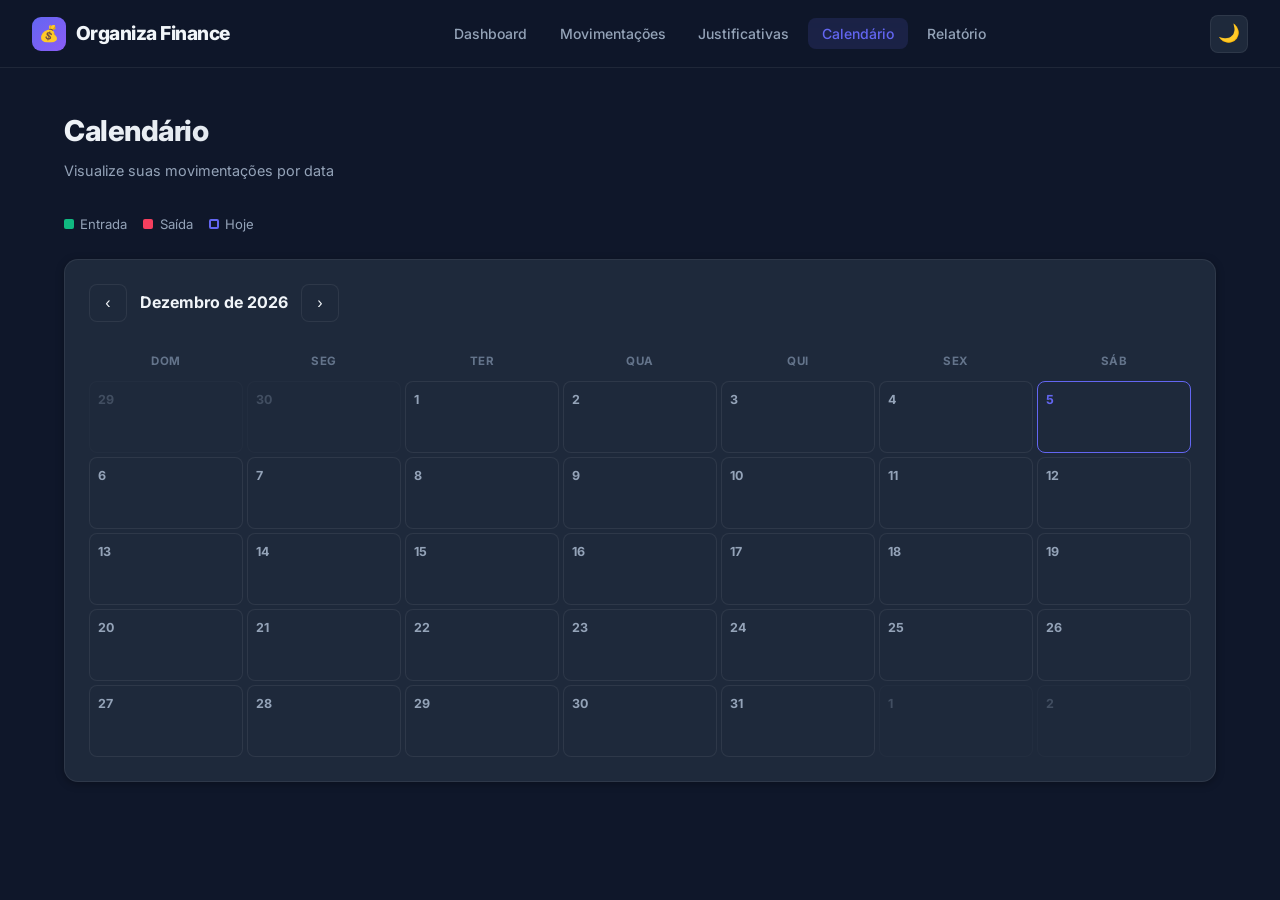
==== html/calendario.html @ 8c9815ae "primeira versão" ====
<!DOCTYPE html>
<html lang="pt-BR">

<head>
    <meta charset="UTF-8" />
    <meta name="viewport" content="width=device-width, initial-scale=1.0" />
    <title>Calendário – Organiza Finance</title>
    <meta name="description" content="Visualize suas movimentações financeiras em um calendário mensal." />
    <link rel="stylesheet" href="../css/style.css" />
</head>

<body>

    <!-- ── Navegação ── -->
    <nav class="navbar">
        <a href="../index.html" class="navbar-brand">
            <div class="brand-icon">💰</div>
            <span>Organiza Finance</span>
        </a>
        <ul class="navbar-nav">
            <li><a href="../index.html" class="nav-link">Dashboard</a></li>
            <li><a href="movimentacoes.html" class="nav-link">Movimentações</a></li>
            <li><a href="justificativas.html" class="nav-link">Justificativas</a></li>
            <li><a href="calendario.html" class="nav-link">Calendário</a></li>
            <li><a href="relatorio.html" class="nav-link">Relatório</a></li>
        </ul>
        <button class="theme-toggle" onclick="toggleTheme()" title="Alternar tema">
            <span id="theme-icon">🌙</span>
        </button>
    </nav>

    <main class="page-wrapper">

        <div class="page-header">
            <h1>Calendário</h1>
            <p>Visualize suas movimentações por data</p>
        </div>

        <!-- Legenda -->
        <div style="display:flex; gap:1rem; margin-bottom:1.5rem; flex-wrap:wrap;">
            <div style="display:flex; align-items:center; gap:0.4rem; font-size:0.82rem; color:var(--text-secondary);">
                <span
                    style="display:inline-block; width:10px; height:10px; background:var(--income); border-radius:2px;"></span>
                Entrada
            </div>
            <div style="display:flex; align-items:center; gap:0.4rem; font-size:0.82rem; color:var(--text-secondary);">
                <span
                    style="display:inline-block; width:10px; height:10px; background:var(--expense); border-radius:2px;"></span>
                Saída
            </div>
            <div style="display:flex; align-items:center; gap:0.4rem; font-size:0.82rem; color:var(--text-secondary);">
                <span
                    style="display:inline-block; width:10px; height:10px; border:2px solid var(--accent); border-radius:2px;"></span>
                Hoje
            </div>
        </div>

        <!-- Calendário -->
        <div class="card">
            <!-- Navegação do mês -->
            <div class="cal-header">
                <div class="cal-nav">
                    <button id="btn-cal-anterior" class="cal-nav-btn">‹</button>
                    <div id="cal-titulo" class="cal-title">–</div>
                    <button id="btn-cal-proximo" class="cal-nav-btn">›</button>
                </div>
            </div>

            <!-- Nomes dos dias da semana -->
            <div class="cal-days-header">
                <div class="cal-day-name">Dom</div>
                <div class="cal-day-name">Seg</div>
                <div class="cal-day-name">Ter</div>
                <div class="cal-day-name">Qua</div>
                <div class="cal-day-name">Qui</div>
                <div class="cal-day-name">Sex</div>
                <div class="cal-day-name">Sáb</div>
            </div>

            <!-- Grade de dias -->
            <div id="cal-grid" class="cal-grid">
                <!-- preenchido pelo JS -->
            </div>
        </div>

    </main>

    <script src="../js/script.js"></script>
</body>

</html>
---- css/style.css ----
/* ============================================================
   ORGANIZA FINANCE – style.css
   Design: dark theme, cards, glassmorphism, responsive
   ============================================================ */

@import url('https://fonts.googleapis.com/css2?family=Inter:wght@300;400;500;600;700;800&display=swap');

/* ── CSS Variables ── */
:root {
    --bg-primary: #0f172a;
    --bg-card: #1e293b;
    --bg-card-hover: #263245;
    --bg-input: #0f172a;
    --border: rgba(255, 255, 255, 0.07);
    --border-focus: #6366f1;

    --accent: #6366f1;
    /* indigo */
    --accent-hover: #4f46e5;
    --accent-light: rgba(99, 102, 241, 0.15);

    --income: #10b981;
    /* emerald */
    --income-bg: rgba(16, 185, 129, 0.12);
    --expense: #f43f5e;
    /* rose */
    --expense-bg: rgba(244, 63, 94, 0.12);

    --text-primary: #f1f5f9;
    --text-secondary: #94a3b8;
    --text-muted: #64748b;

    --shadow: 0 4px 24px rgba(0, 0, 0, 0.4);
    --shadow-sm: 0 2px 8px rgba(0, 0, 0, 0.3);
    --radius: 14px;
    --radius-sm: 8px;
    --nav-h: 68px;
}

/* ── Light Theme ── */
[data-theme="light"] {
    --bg-primary: #f1f5f9;
    --bg-card: #ffffff;
    --bg-card-hover: #f8fafc;
    --bg-input: #ffffff;
    --border: rgba(0, 0, 0, 0.1);
    --shadow: 0 4px 24px rgba(0, 0, 0, 0.12);
    --shadow-sm: 0 2px 8px rgba(0, 0, 0, 0.06);
    --text-primary: #0f172a;
    --text-secondary: #475569;
    --text-muted: #94a3b8;
}

[data-theme="light"] .navbar {
    background: rgba(248, 250, 252, 0.95);
    border-bottom: 1px solid rgba(0, 0, 0, 0.08);
}

[data-theme="light"] select.form-control option {
    background: #ffffff;
    color: #0f172a;
}

/* ── Reset & Base ── */
*,
*::before,
*::after {
    box-sizing: border-box;
    margin: 0;
    padding: 0;
}

html {
    scroll-behavior: smooth;
}

body {
    font-family: 'Inter', sans-serif;
    background: var(--bg-primary);
    color: var(--text-primary);
    min-height: 100vh;
    line-height: 1.6;
    padding-top: var(--nav-h);
}

a {
    color: inherit;
    text-decoration: none;
}

ul {
    list-style: none;
}

img {
    display: block;
    max-width: 100%;
}

/* ── Scrollbar ── */
::-webkit-scrollbar {
    width: 6px;
}

::-webkit-scrollbar-track {
    background: var(--bg-primary);
}

::-webkit-scrollbar-thumb {
    background: var(--text-muted);
    border-radius: 3px;
}

/* ============================================================
   NAVIGATION
   ============================================================ */
.navbar {
    position: fixed;
    top: 0;
    left: 0;
    right: 0;
    height: var(--nav-h);
    background: rgba(15, 23, 42, 0.92);
    backdrop-filter: blur(16px);
    -webkit-backdrop-filter: blur(16px);
    border-bottom: 1px solid var(--border);
    display: flex;
    align-items: center;
    justify-content: space-between;
    padding: 0 2rem;
    z-index: 1000;
    gap: 1rem;
}

.navbar-brand {
    display: flex;
    align-items: center;
    gap: 0.6rem;
    font-weight: 800;
    font-size: 1.2rem;
    letter-spacing: -0.5px;
    white-space: nowrap;
    color: var(--text-primary);
}

.navbar-brand .brand-icon {
    width: 34px;
    height: 34px;
    background: linear-gradient(135deg, var(--accent), #8b5cf6);
    border-radius: 9px;
    display: flex;
    align-items: center;
    justify-content: center;
    font-size: 1rem;
    flex-shrink: 0;
}

.navbar-nav {
    display: flex;
    align-items: center;
    gap: 0.25rem;
    flex-wrap: wrap;
}

.nav-link {
    padding: 0.45rem 0.9rem;
    border-radius: var(--radius-sm);
    font-size: 0.875rem;
    font-weight: 500;
    color: var(--text-secondary);
    transition: all 0.2s ease;
    white-space: nowrap;
}

.nav-link:hover {
    color: var(--text-primary);
    background: rgba(255, 255, 255, 0.07);
}

.nav-link.active {
    color: var(--accent);
    background: var(--accent-light);
}

/* ── Theme Toggle Button ── */
.theme-toggle {
    width: 38px;
    height: 38px;
    border-radius: var(--radius-sm);
    border: 1px solid var(--border);
    background: var(--bg-card);
    color: var(--text-primary);
    font-size: 1.1rem;
    cursor: pointer;
    display: flex;
    align-items: center;
    justify-content: center;
    transition: all 0.25s ease;
    flex-shrink: 0;
    line-height: 1;
}

.theme-toggle:hover {
    background: var(--accent-light);
    border-color: var(--accent);
    transform: rotate(20deg) scale(1.05);
}

/* ============================================================
   LAYOUT
   ============================================================ */
.page-wrapper {
    max-width: 1200px;
    margin: 0 auto;
    padding: 2.5rem 1.5rem;
}

.page-header {
    margin-bottom: 2rem;
}

.page-header h1 {
    font-size: 1.8rem;
    font-weight: 800;
    letter-spacing: -0.5px;
    background: linear-gradient(135deg, var(--text-primary) 0%, var(--text-secondary) 100%);
    -webkit-background-clip: text;
    -webkit-text-fill-color: transparent;
    background-clip: text;
}

.page-header p {
    color: var(--text-secondary);
    margin-top: 0.3rem;
    font-size: 0.9rem;
}

/* ============================================================
   CARDS
   ============================================================ */
.card {
    background: var(--bg-card);
    border: 1px solid var(--border);
    border-radius: var(--radius);
    padding: 1.5rem;
    box-shadow: var(--shadow-sm);
    transition: box-shadow 0.2s ease, border-color 0.2s ease;
}

.card:hover {
    box-shadow: var(--shadow);
    border-color: rgba(255, 255, 255, 0.12);
}

.card-title {
    font-size: 0.8rem;
    font-weight: 600;
    text-transform: uppercase;
    letter-spacing: 0.08em;
    color: var(--text-muted);
    margin-bottom: 0.6rem;
}

/* ── Stats Grid (Dashboard) ── */
.stats-grid {
    display: grid;
    grid-template-columns: repeat(auto-fit, minmax(220px, 1fr));
    gap: 1.25rem;
    margin-bottom: 2rem;
}

.stat-card {
    background: var(--bg-card);
    border: 1px solid var(--border);
    border-radius: var(--radius);
    padding: 1.5rem;
    display: flex;
    flex-direction: column;
    gap: 0.75rem;
    position: relative;
    overflow: hidden;
    transition: transform 0.2s ease, box-shadow 0.2s ease;
}

.stat-card::before {
    content: '';
    position: absolute;
    top: 0;
    left: 0;
    right: 0;
    height: 3px;
    border-radius: var(--radius) var(--radius) 0 0;
}

.stat-card.saldo::before {
    background: linear-gradient(90deg, var(--accent), #8b5cf6);
}

.stat-card.entrada::before {
    background: linear-gradient(90deg, var(--income), #34d399);
}

.stat-card.saida::before {
    background: linear-gradient(90deg, var(--expense), #fb7185);
}

.stat-card.total::before {
    background: linear-gradient(90deg, #f59e0b, #fbbf24);
}

.stat-card:hover {
    transform: translateY(-2px);
    box-shadow: var(--shadow);
}

.stat-label {
    font-size: 0.78rem;
    font-weight: 600;
    text-transform: uppercase;
    letter-spacing: 0.1em;
    color: var(--text-muted);
}

.stat-value {
    font-size: 1.9rem;
    font-weight: 800;
    letter-spacing: -1px;
    line-height: 1;
}

.stat-value.positive {
    color: var(--income);
}

.stat-value.negative {
    color: var(--expense);
}

.stat-value.neutral {
    color: var(--text-primary);
}

.stat-value.accent {
    color: var(--accent);
}

.stat-icon {
    position: absolute;
    top: 1.2rem;
    right: 1.2rem;
    font-size: 1.5rem;
    opacity: 0.15;
}

/* ── Two-column layout ── */
.two-col {
    display: grid;
    grid-template-columns: 400px 1fr;
    gap: 1.5rem;
    align-items: start;
}

@media (max-width: 900px) {
    .two-col {
        grid-template-columns: 1fr;
    }
}

/* ============================================================
   FORMS
   ============================================================ */
.form-group {
    display: flex;
    flex-direction: column;
    gap: 0.4rem;
    margin-bottom: 1rem;
}

.form-group label {
    font-size: 0.82rem;
    font-weight: 600;
    color: var(--text-secondary);
    letter-spacing: 0.03em;
}

.form-control {
    background: var(--bg-input);
    border: 1px solid var(--border);
    border-radius: var(--radius-sm);
    color: var(--text-primary);
    padding: 0.65rem 0.9rem;
    font-size: 0.9rem;
    font-family: inherit;
    width: 100%;
    transition: border-color 0.2s ease, box-shadow 0.2s ease;
    outline: none;
}

.form-control:focus {
    border-color: var(--border-focus);
    box-shadow: 0 0 0 3px rgba(99, 102, 241, 0.15);
}

.form-control::placeholder {
    color: var(--text-muted);
}

select.form-control option {
    background: var(--bg-card);
    color: var(--text-primary);
}

.form-row {
    display: grid;
    grid-template-columns: 1fr 1fr;
    gap: 1rem;
}

@media (max-width: 480px) {
    .form-row {
        grid-template-columns: 1fr;
    }
}

/* ── Type Toggle ── */
.type-toggle {
    display: grid;
    grid-template-columns: 1fr 1fr;
    gap: 0.5rem;
}

.type-btn {
    padding: 0.7rem;
    border-radius: var(--radius-sm);
    border: 2px solid var(--border);
    background: transparent;
    color: var(--text-secondary);
    font-size: 0.85rem;
    font-weight: 600;
    cursor: pointer;
    transition: all 0.2s ease;
    font-family: inherit;
    display: flex;
    align-items: center;
    justify-content: center;
    gap: 0.4rem;
}

.type-btn:hover {
    border-color: var(--text-muted);
    color: var(--text-primary);
}

.type-btn.active-entrada {
    border-color: var(--income);
    background: var(--income-bg);
    color: var(--income);
}

.type-btn.active-saida {
    border-color: var(--expense);
    background: var(--expense-bg);
    color: var(--expense);
}

/* ============================================================
   BUTTONS
   ============================================================ */
.btn {
    display: inline-flex;
    align-items: center;
    justify-content: center;
    gap: 0.4rem;
    padding: 0.7rem 1.4rem;
    border-radius: var(--radius-sm);
    font-family: inherit;
    font-size: 0.9rem;
    font-weight: 600;
    cursor: pointer;
    border: none;
    transition: all 0.2s ease;
    text-decoration: none;
}

.btn-primary {
    background: var(--accent);
    color: #fff;
    width: 100%;
    padding: 0.8rem;
    font-size: 0.95rem;
    margin-top: 0.5rem;
}

.btn-primary:hover {
    background: var(--accent-hover);
    transform: translateY(-1px);
    box-shadow: 0 4px 16px rgba(99, 102, 241, 0.4);
}

.btn-primary:active {
    transform: translateY(0);
}

.btn-danger {
    background: transparent;
    color: var(--expense);
    border: 1px solid var(--expense);
    padding: 0.3rem 0.7rem;
    font-size: 0.78rem;
    border-radius: 6px;
}

.btn-danger:hover {
    background: var(--expense-bg);
}

/* ============================================================
   TABLES
   ============================================================ */
.table-wrapper {
    overflow-x: auto;
    border-radius: var(--radius);
    border: 1px solid var(--border);
}

table {
    width: 100%;
    border-collapse: collapse;
    font-size: 0.875rem;
}

thead {
    background: rgba(255, 255, 255, 0.03);
    border-bottom: 1px solid var(--border);
}

thead th {
    padding: 0.9rem 1rem;
    text-align: left;
    font-size: 0.75rem;
    font-weight: 700;
    text-transform: uppercase;
    letter-spacing: 0.08em;
    color: var(--text-muted);
    white-space: nowrap;
}

tbody tr {
    border-bottom: 1px solid var(--border);
    transition: background 0.15s ease;
}

tbody tr:last-child {
    border-bottom: none;
}

tbody tr:hover {
    background: rgba(255, 255, 255, 0.03);
}

tbody td {
    padding: 0.85rem 1rem;
    color: var(--text-secondary);
    vertical-align: middle;
}

/* ── Badges ── */
.badge {
    display: inline-flex;
    align-items: center;
    gap: 0.3rem;
    padding: 0.25rem 0.65rem;
    border-radius: 20px;
    font-size: 0.75rem;
    font-weight: 700;
    white-space: nowrap;
}

.badge-entrada {
    background: var(--income-bg);
    color: var(--income);
    border: 1px solid rgba(16, 185, 129, 0.3);
}

.badge-saida {
    background: var(--expense-bg);
    color: var(--expense);
    border: 1px solid rgba(244, 63, 94, 0.3);
}

.badge-cat {
    background: var(--accent-light);
    color: var(--accent);
    border: 1px solid rgba(99, 102, 241, 0.3);
}

/* ── Value colors ── */
.val-entrada {
    color: var(--income);
    font-weight: 700;
}

.val-saida {
    color: var(--expense);
    font-weight: 700;
}

/* ============================================================
   EMPTY STATE
   ============================================================ */
.empty-state {
    display: flex;
    flex-direction: column;
    align-items: center;
    justify-content: center;
    padding: 4rem 2rem;
    color: var(--text-muted);
    text-align: center;
    gap: 0.75rem;
}

.empty-state .empty-icon {
    font-size: 3rem;
    opacity: 0.4;
}

.empty-state p {
    font-size: 0.9rem;
}

/* ============================================================
   TOAST (success message)
   ============================================================ */
.toast {
    position: fixed;
    bottom: 1.5rem;
    right: 1.5rem;
    background: var(--income);
    color: #fff;
    padding: 0.85rem 1.4rem;
    border-radius: var(--radius-sm);
    font-weight: 600;
    font-size: 0.88rem;
    box-shadow: var(--shadow);
    display: flex;
    align-items: center;
    gap: 0.5rem;
    z-index: 9999;
    animation: slideUp 0.3s ease;
    transition: opacity 0.3s ease;
}

.toast.hide {
    opacity: 0;
}

@keyframes slideUp {
    from {
        transform: translateY(20px);
        opacity: 0;
    }

    to {
        transform: translateY(0);
        opacity: 1;
    }
}

/* ============================================================
   CALENDAR STYLES
   ============================================================ */
.cal-header {
    display: flex;
    align-items: center;
    justify-content: space-between;
    margin-bottom: 1.5rem;
    gap: 1rem;
}

.cal-nav {
    display: flex;
    align-items: center;
    gap: 0.75rem;
}

.cal-nav-btn {
    width: 38px;
    height: 38px;
    border-radius: var(--radius-sm);
    border: 1px solid var(--border);
    background: var(--bg-card);
    color: var(--text-primary);
    font-size: 1rem;
    cursor: pointer;
    display: flex;
    align-items: center;
    justify-content: center;
    transition: all 0.2s ease;
}

.cal-nav-btn:hover {
    background: var(--bg-card-hover);
    border-color: var(--accent);
    color: var(--accent);
}

.cal-title {
    font-size: 1rem;
    font-weight: 700;
    color: var(--text-primary);
    min-width: 150px;
    text-align: center;
}

.cal-days-header {
    display: grid;
    grid-template-columns: repeat(7, 1fr);
    gap: 4px;
    margin-bottom: 4px;
}

.cal-day-name {
    text-align: center;
    font-size: 0.72rem;
    font-weight: 700;
    text-transform: uppercase;
    letter-spacing: 0.05em;
    color: var(--text-muted);
    padding: 0.4rem 0;
}

.cal-grid {
    display: grid;
    grid-template-columns: repeat(7, 1fr);
    gap: 4px;
}

.cal-cell {
    background: var(--bg-card);
    border: 1px solid var(--border);
    border-radius: var(--radius-sm);
    padding: 0.5rem;
    min-height: 72px;
    transition: border-color 0.2s ease;
}

.cal-cell:hover {
    border-color: rgba(255, 255, 255, 0.15);
}

.cal-cell.other-month {
    opacity: 0.3;
}

.cal-cell.today {
    border-color: var(--accent);
}

.cal-date {
    font-size: 0.78rem;
    font-weight: 700;
    color: var(--text-secondary);
    margin-bottom: 4px;
}

.cal-cell.today .cal-date {
    color: var(--accent);
}

.cal-event {
    font-size: 0.65rem;
    font-weight: 600;
    padding: 1px 4px;
    border-radius: 3px;
    margin-bottom: 2px;
    white-space: nowrap;
    overflow: hidden;
    text-overflow: ellipsis;
}

.cal-event.entrada {
    background: var(--income-bg);
    color: var(--income);
}

.cal-event.saida {
    background: var(--expense-bg);
    color: var(--expense);
}

/* ============================================================
   RELATÓRIO – Filtros
   ============================================================ */
.filter-bar {
    display: flex;
    gap: 0.75rem;
    margin-bottom: 1.5rem;
    flex-wrap: wrap;
    align-items: flex-end;
}

.filter-bar .form-group {
    margin-bottom: 0;
    flex: 1;
    min-width: 140px;
}

.filter-bar .btn {
    flex-shrink: 0;
    align-self: flex-end;
    padding: 0.65rem 1.2rem;
}

/* ============================================================
   RESPONSIVE
   ============================================================ */
@media (max-width: 768px) {
    .navbar {
        padding: 0 1rem;
    }

    .navbar-nav {
        gap: 0.1rem;
    }

    .nav-link {
        padding: 0.4rem 0.6rem;
        font-size: 0.8rem;
    }

    .page-wrapper {
        padding: 1.5rem 1rem;
    }

    .page-header h1 {
        font-size: 1.4rem;
    }

    .stats-grid {
        grid-template-columns: 1fr 1fr;
    }

    .stat-value {
        font-size: 1.5rem;
    }
}

@media (max-width: 520px) {
    .navbar-brand span {
        display: none;
    }

    .stats-grid {
        grid-template-columns: 1fr 1fr;
    }

    .cal-grid {
        font-size: 0.7rem;
    }

    .cal-cell {
        min-height: 52px;
        padding: 0.3rem;
    }
}

/* ============================================================
   TOGGLE SWITCH
   ============================================================ */
.toggle-switch {
    position: relative;
    display: inline-flex;
    width: 46px;
    height: 26px;
    cursor: pointer;
    flex-shrink: 0;
}

.toggle-switch input {
    opacity: 0;
    width: 0;
    height: 0;
    position: absolute;
}

.toggle-slider {
    position: absolute;
    inset: 0;
    background: var(--bg-input);
    border: 1px solid var(--border);
    border-radius: 13px;
    transition: all 0.25s ease;
}

.toggle-slider::before {
    content: '';
    position: absolute;
    width: 19px;
    height: 19px;
    left: 3px;
    top: 3px;
    background: var(--text-muted);
    border-radius: 50%;
    transition: all 0.25s ease;
}

.toggle-switch input:checked~.toggle-slider {
    background: var(--income-bg);
    border-color: var(--income);
}

.toggle-switch input:checked~.toggle-slider::before {
    transform: translateX(19px);
    background: var(--income);
}

/* ============================================================
   DESPESAS FIXAS – Estilos
   ============================================================ */

/* Badge especial para movimentações fixas */
.badge-fixa {
    background: rgba(245, 158, 11, 0.15);
    color: #f59e0b;
    border: 1px solid rgba(245, 158, 11, 0.3);
}

/* Lista de itens fixos */
.fixas-lista {
    display: flex;
    flex-direction: column;
    gap: 0.65rem;
}

.fixa-item {
    display: flex;
    align-items: center;
    justify-content: space-between;
    background: var(--bg-primary);
    border: 1px solid var(--border);
    border-radius: var(--radius-sm);
    padding: 0.85rem 1rem;
    transition: all 0.2s ease;
    gap: 1rem;
}

.fixa-item.ativa {
    border-color: rgba(16, 185, 129, 0.3);
    background: var(--income-bg);
}

.fixa-info {
    flex: 1;
    min-width: 0;
}

.fixa-nome {
    font-weight: 600;
    font-size: 0.9rem;
    color: var(--text-primary);
    margin-bottom: 0.3rem;
    white-space: nowrap;
    overflow: hidden;
    text-overflow: ellipsis;
}

.fixa-detalhe {
    display: flex;
    align-items: center;
    gap: 0.5rem;
    flex-wrap: wrap;
}

.fixa-toggle {
    display: flex;
    align-items: center;
    gap: 0.6rem;
    flex-shrink: 0;
}

/* Grupo do formulário para opção fixa (visível só ao selecionar Saída) */
.grupo-fixa-form {
    display: none;
    align-items: flex-start;
    gap: 0.75rem;
    background: var(--expense-bg);
    border: 1px solid rgba(244, 63, 94, 0.2);
    border-radius: var(--radius-sm);
    padding: 0.85rem 1rem;
    margin-bottom: 1rem;
    cursor: pointer;
}

.grupo-fixa-form:hover {
    border-color: rgba(244, 63, 94, 0.4);
}

.grupo-fixa-form .fixa-texto {
    flex: 1;
}

.grupo-fixa-form .fixa-texto strong {
    display: block;
    font-size: 0.88rem;
    color: var(--text-primary);
    margin-bottom: 0.2rem;
}

.grupo-fixa-form .fixa-texto small {
    font-size: 0.75rem;
    color: var(--text-muted);
}
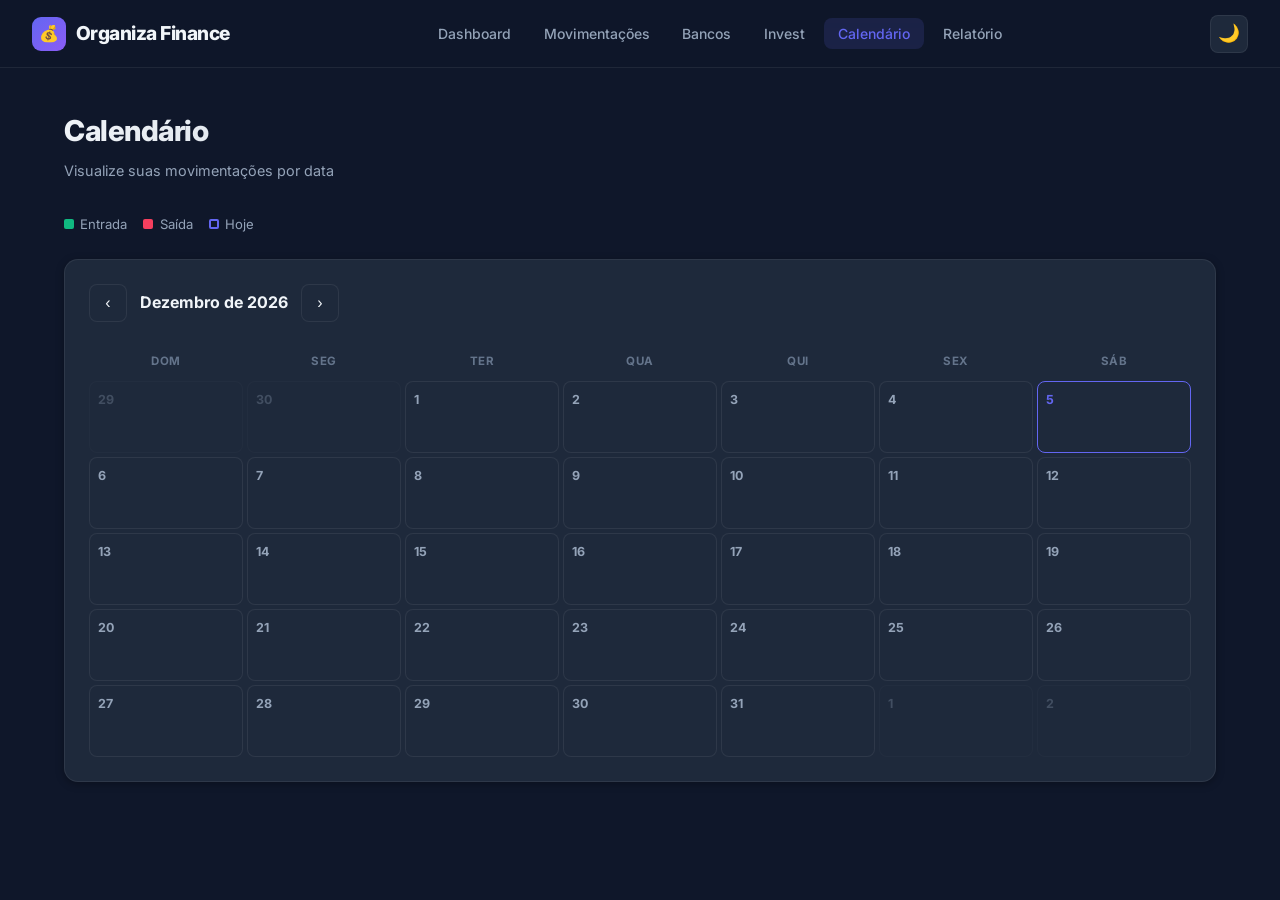
==== commit 25419af9: "Add files via upload" ====
--- a/html/calendario.html
+++ b/html/calendario.html
@@ -1,91 +1,92 @@
-<!DOCTYPE html>
-<html lang="pt-BR">
-
-<head>
-    <meta charset="UTF-8" />
-    <meta name="viewport" content="width=device-width, initial-scale=1.0" />
-    <title>Calendário – Organiza Finance</title>
-    <meta name="description" content="Visualize suas movimentações financeiras em um calendário mensal." />
-    <link rel="stylesheet" href="../css/style.css" />
-</head>
-
-<body>
-
-    <!-- ── Navegação ── -->
-    <nav class="navbar">
-        <a href="../index.html" class="navbar-brand">
-            <div class="brand-icon">💰</div>
-            <span>Organiza Finance</span>
-        </a>
-        <ul class="navbar-nav">
-            <li><a href="../index.html" class="nav-link">Dashboard</a></li>
-            <li><a href="movimentacoes.html" class="nav-link">Movimentações</a></li>
-            <li><a href="justificativas.html" class="nav-link">Justificativas</a></li>
-            <li><a href="calendario.html" class="nav-link">Calendário</a></li>
-            <li><a href="relatorio.html" class="nav-link">Relatório</a></li>
-        </ul>
-        <button class="theme-toggle" onclick="toggleTheme()" title="Alternar tema">
-            <span id="theme-icon">🌙</span>
-        </button>
-    </nav>
-
-    <main class="page-wrapper">
-
-        <div class="page-header">
-            <h1>Calendário</h1>
-            <p>Visualize suas movimentações por data</p>
-        </div>
-
-        <!-- Legenda -->
-        <div style="display:flex; gap:1rem; margin-bottom:1.5rem; flex-wrap:wrap;">
-            <div style="display:flex; align-items:center; gap:0.4rem; font-size:0.82rem; color:var(--text-secondary);">
-                <span
-                    style="display:inline-block; width:10px; height:10px; background:var(--income); border-radius:2px;"></span>
-                Entrada
-            </div>
-            <div style="display:flex; align-items:center; gap:0.4rem; font-size:0.82rem; color:var(--text-secondary);">
-                <span
-                    style="display:inline-block; width:10px; height:10px; background:var(--expense); border-radius:2px;"></span>
-                Saída
-            </div>
-            <div style="display:flex; align-items:center; gap:0.4rem; font-size:0.82rem; color:var(--text-secondary);">
-                <span
-                    style="display:inline-block; width:10px; height:10px; border:2px solid var(--accent); border-radius:2px;"></span>
-                Hoje
-            </div>
-        </div>
-
-        <!-- Calendário -->
-        <div class="card">
-            <!-- Navegação do mês -->
-            <div class="cal-header">
-                <div class="cal-nav">
-                    <button id="btn-cal-anterior" class="cal-nav-btn">‹</button>
-                    <div id="cal-titulo" class="cal-title">–</div>
-                    <button id="btn-cal-proximo" class="cal-nav-btn">›</button>
-                </div>
-            </div>
-
-            <!-- Nomes dos dias da semana -->
-            <div class="cal-days-header">
-                <div class="cal-day-name">Dom</div>
-                <div class="cal-day-name">Seg</div>
-                <div class="cal-day-name">Ter</div>
-                <div class="cal-day-name">Qua</div>
-                <div class="cal-day-name">Qui</div>
-                <div class="cal-day-name">Sex</div>
-                <div class="cal-day-name">Sáb</div>
-            </div>
-
-            <!-- Grade de dias -->
-            <div id="cal-grid" class="cal-grid">
-                <!-- preenchido pelo JS -->
-            </div>
-        </div>
-
-    </main>
-
-    <script src="../js/script.js"></script>
-</body>
-
+<!DOCTYPE html>
+<html lang="pt-BR">
+
+<head>
+    <meta charset="UTF-8" />
+    <meta name="viewport" content="width=device-width, initial-scale=1.0" />
+    <title>Calendário – Organiza Finance</title>
+    <meta name="description" content="Visualize suas movimentações financeiras em um calendário mensal." />
+    <link rel="stylesheet" href="../css/style.css" />
+</head>
+
+<body>
+
+    <!-- ── Navegação ── -->
+    <nav class="navbar">
+        <a href="../index.html" class="navbar-brand">
+            <div class="brand-icon">💰</div>
+            <span>Organiza Finance</span>
+        </a>
+        <ul class="navbar-nav">
+            <li><a href="../index.html" class="nav-link">Dashboard</a></li>
+            <li><a href="movimentacoes.html" class="nav-link">Movimentações</a></li>
+            <li><a href="bancos.html" class="nav-link" id="nav-banks">Bancos</a></li>
+            <li><a href="invest.html" class="nav-link" id="nav-invest">Invest</a></li>
+            <li><a href="calendario.html" class="nav-link">Calendário</a></li>
+            <li><a href="relatorio.html" class="nav-link">Relatório</a></li>
+        </ul>
+        <button class="theme-toggle" onclick="toggleTheme()" title="Alternar tema">
+            <span id="theme-icon">🌙</span>
+        </button>
+    </nav>
+
+    <main class="page-wrapper">
+
+        <div class="page-header">
+            <h1>Calendário</h1>
+            <p>Visualize suas movimentações por data</p>
+        </div>
+
+        <!-- Legenda -->
+        <div style="display:flex; gap:1rem; margin-bottom:1.5rem; flex-wrap:wrap;">
+            <div style="display:flex; align-items:center; gap:0.4rem; font-size:0.82rem; color:var(--text-secondary);">
+                <span
+                    style="display:inline-block; width:10px; height:10px; background:var(--income); border-radius:2px;"></span>
+                Entrada
+            </div>
+            <div style="display:flex; align-items:center; gap:0.4rem; font-size:0.82rem; color:var(--text-secondary);">
+                <span
+                    style="display:inline-block; width:10px; height:10px; background:var(--expense); border-radius:2px;"></span>
+                Saída
+            </div>
+            <div style="display:flex; align-items:center; gap:0.4rem; font-size:0.82rem; color:var(--text-secondary);">
+                <span
+                    style="display:inline-block; width:10px; height:10px; border:2px solid var(--accent); border-radius:2px;"></span>
+                Hoje
+            </div>
+        </div>
+
+        <!-- Calendário -->
+        <div class="card">
+            <!-- Navegação do mês -->
+            <div class="cal-header">
+                <div class="cal-nav">
+                    <button id="btn-cal-anterior" class="cal-nav-btn">‹</button>
+                    <div id="cal-titulo" class="cal-title">–</div>
+                    <button id="btn-cal-proximo" class="cal-nav-btn">›</button>
+                </div>
+            </div>
+
+            <!-- Nomes dos dias da semana -->
+            <div class="cal-days-header">
+                <div class="cal-day-name">Dom</div>
+                <div class="cal-day-name">Seg</div>
+                <div class="cal-day-name">Ter</div>
+                <div class="cal-day-name">Qua</div>
+                <div class="cal-day-name">Qui</div>
+                <div class="cal-day-name">Sex</div>
+                <div class="cal-day-name">Sáb</div>
+            </div>
+
+            <!-- Grade de dias -->
+            <div id="cal-grid" class="cal-grid">
+                <!-- preenchido pelo JS -->
+            </div>
+        </div>
+
+    </main>
+
+    <script src="../js/script.js"></script>
+</body>
+
 </html>
--- a/css/style.css
+++ b/css/style.css
@@ -1,1012 +1,1496 @@
-/* ============================================================
-   ORGANIZA FINANCE – style.css
-   Design: dark theme, cards, glassmorphism, responsive
-   ============================================================ */
-
-@import url('https://fonts.googleapis.com/css2?family=Inter:wght@300;400;500;600;700;800&display=swap');
-
-/* ── CSS Variables ── */
-:root {
-    --bg-primary: #0f172a;
-    --bg-card: #1e293b;
-    --bg-card-hover: #263245;
-    --bg-input: #0f172a;
-    --border: rgba(255, 255, 255, 0.07);
-    --border-focus: #6366f1;
-
-    --accent: #6366f1;
-    /* indigo */
-    --accent-hover: #4f46e5;
-    --accent-light: rgba(99, 102, 241, 0.15);
-
-    --income: #10b981;
-    /* emerald */
-    --income-bg: rgba(16, 185, 129, 0.12);
-    --expense: #f43f5e;
-    /* rose */
-    --expense-bg: rgba(244, 63, 94, 0.12);
-
-    --text-primary: #f1f5f9;
-    --text-secondary: #94a3b8;
-    --text-muted: #64748b;
-
-    --shadow: 0 4px 24px rgba(0, 0, 0, 0.4);
-    --shadow-sm: 0 2px 8px rgba(0, 0, 0, 0.3);
-    --radius: 14px;
-    --radius-sm: 8px;
-    --nav-h: 68px;
-}
-
-/* ── Light Theme ── */
-[data-theme="light"] {
-    --bg-primary: #f1f5f9;
-    --bg-card: #ffffff;
-    --bg-card-hover: #f8fafc;
-    --bg-input: #ffffff;
-    --border: rgba(0, 0, 0, 0.1);
-    --shadow: 0 4px 24px rgba(0, 0, 0, 0.12);
-    --shadow-sm: 0 2px 8px rgba(0, 0, 0, 0.06);
-    --text-primary: #0f172a;
-    --text-secondary: #475569;
-    --text-muted: #94a3b8;
-}
-
-[data-theme="light"] .navbar {
-    background: rgba(248, 250, 252, 0.95);
-    border-bottom: 1px solid rgba(0, 0, 0, 0.08);
-}
-
-[data-theme="light"] select.form-control option {
-    background: #ffffff;
-    color: #0f172a;
-}
-
-/* ── Reset & Base ── */
-*,
-*::before,
-*::after {
-    box-sizing: border-box;
-    margin: 0;
-    padding: 0;
-}
-
-html {
-    scroll-behavior: smooth;
-}
-
-body {
-    font-family: 'Inter', sans-serif;
-    background: var(--bg-primary);
-    color: var(--text-primary);
-    min-height: 100vh;
-    line-height: 1.6;
-    padding-top: var(--nav-h);
-}
-
-a {
-    color: inherit;
-    text-decoration: none;
-}
-
-ul {
-    list-style: none;
-}
-
-img {
-    display: block;
-    max-width: 100%;
-}
-
-/* ── Scrollbar ── */
-::-webkit-scrollbar {
-    width: 6px;
-}
-
-::-webkit-scrollbar-track {
-    background: var(--bg-primary);
-}
-
-::-webkit-scrollbar-thumb {
-    background: var(--text-muted);
-    border-radius: 3px;
-}
-
-/* ============================================================
-   NAVIGATION
-   ============================================================ */
-.navbar {
-    position: fixed;
-    top: 0;
-    left: 0;
-    right: 0;
-    height: var(--nav-h);
-    background: rgba(15, 23, 42, 0.92);
-    backdrop-filter: blur(16px);
-    -webkit-backdrop-filter: blur(16px);
-    border-bottom: 1px solid var(--border);
-    display: flex;
-    align-items: center;
-    justify-content: space-between;
-    padding: 0 2rem;
-    z-index: 1000;
-    gap: 1rem;
-}
-
-.navbar-brand {
-    display: flex;
-    align-items: center;
-    gap: 0.6rem;
-    font-weight: 800;
-    font-size: 1.2rem;
-    letter-spacing: -0.5px;
-    white-space: nowrap;
-    color: var(--text-primary);
-}
-
-.navbar-brand .brand-icon {
-    width: 34px;
-    height: 34px;
-    background: linear-gradient(135deg, var(--accent), #8b5cf6);
-    border-radius: 9px;
-    display: flex;
-    align-items: center;
-    justify-content: center;
-    font-size: 1rem;
-    flex-shrink: 0;
-}
-
-.navbar-nav {
-    display: flex;
-    align-items: center;
-    gap: 0.25rem;
-    flex-wrap: wrap;
-}
-
-.nav-link {
-    padding: 0.45rem 0.9rem;
-    border-radius: var(--radius-sm);
-    font-size: 0.875rem;
-    font-weight: 500;
-    color: var(--text-secondary);
-    transition: all 0.2s ease;
-    white-space: nowrap;
-}
-
-.nav-link:hover {
-    color: var(--text-primary);
-    background: rgba(255, 255, 255, 0.07);
-}
-
-.nav-link.active {
-    color: var(--accent);
-    background: var(--accent-light);
-}
-
-/* ── Theme Toggle Button ── */
-.theme-toggle {
-    width: 38px;
-    height: 38px;
-    border-radius: var(--radius-sm);
-    border: 1px solid var(--border);
-    background: var(--bg-card);
-    color: var(--text-primary);
-    font-size: 1.1rem;
-    cursor: pointer;
-    display: flex;
-    align-items: center;
-    justify-content: center;
-    transition: all 0.25s ease;
-    flex-shrink: 0;
-    line-height: 1;
-}
-
-.theme-toggle:hover {
-    background: var(--accent-light);
-    border-color: var(--accent);
-    transform: rotate(20deg) scale(1.05);
-}
-
-/* ============================================================
-   LAYOUT
-   ============================================================ */
-.page-wrapper {
-    max-width: 1200px;
-    margin: 0 auto;
-    padding: 2.5rem 1.5rem;
-}
-
-.page-header {
-    margin-bottom: 2rem;
-}
-
-.page-header h1 {
-    font-size: 1.8rem;
-    font-weight: 800;
-    letter-spacing: -0.5px;
-    background: linear-gradient(135deg, var(--text-primary) 0%, var(--text-secondary) 100%);
-    -webkit-background-clip: text;
-    -webkit-text-fill-color: transparent;
-    background-clip: text;
-}
-
-.page-header p {
-    color: var(--text-secondary);
-    margin-top: 0.3rem;
-    font-size: 0.9rem;
-}
-
-/* ============================================================
-   CARDS
-   ============================================================ */
-.card {
-    background: var(--bg-card);
-    border: 1px solid var(--border);
-    border-radius: var(--radius);
-    padding: 1.5rem;
-    box-shadow: var(--shadow-sm);
-    transition: box-shadow 0.2s ease, border-color 0.2s ease;
-}
-
-.card:hover {
-    box-shadow: var(--shadow);
-    border-color: rgba(255, 255, 255, 0.12);
-}
-
-.card-title {
-    font-size: 0.8rem;
-    font-weight: 600;
-    text-transform: uppercase;
-    letter-spacing: 0.08em;
-    color: var(--text-muted);
-    margin-bottom: 0.6rem;
-}
-
-/* ── Stats Grid (Dashboard) ── */
-.stats-grid {
-    display: grid;
-    grid-template-columns: repeat(auto-fit, minmax(220px, 1fr));
-    gap: 1.25rem;
-    margin-bottom: 2rem;
-}
-
-.stat-card {
-    background: var(--bg-card);
-    border: 1px solid var(--border);
-    border-radius: var(--radius);
-    padding: 1.5rem;
-    display: flex;
-    flex-direction: column;
-    gap: 0.75rem;
-    position: relative;
-    overflow: hidden;
-    transition: transform 0.2s ease, box-shadow 0.2s ease;
-}
-
-.stat-card::before {
-    content: '';
-    position: absolute;
-    top: 0;
-    left: 0;
-    right: 0;
-    height: 3px;
-    border-radius: var(--radius) var(--radius) 0 0;
-}
-
-.stat-card.saldo::before {
-    background: linear-gradient(90deg, var(--accent), #8b5cf6);
-}
-
-.stat-card.entrada::before {
-    background: linear-gradient(90deg, var(--income), #34d399);
-}
-
-.stat-card.saida::before {
-    background: linear-gradient(90deg, var(--expense), #fb7185);
-}
-
-.stat-card.total::before {
-    background: linear-gradient(90deg, #f59e0b, #fbbf24);
-}
-
-.stat-card:hover {
-    transform: translateY(-2px);
-    box-shadow: var(--shadow);
-}
-
-.stat-label {
-    font-size: 0.78rem;
-    font-weight: 600;
-    text-transform: uppercase;
-    letter-spacing: 0.1em;
-    color: var(--text-muted);
-}
-
-.stat-value {
-    font-size: 1.9rem;
-    font-weight: 800;
-    letter-spacing: -1px;
-    line-height: 1;
-}
-
-.stat-value.positive {
-    color: var(--income);
-}
-
-.stat-value.negative {
-    color: var(--expense);
-}
-
-.stat-value.neutral {
-    color: var(--text-primary);
-}
-
-.stat-value.accent {
-    color: var(--accent);
-}
-
-.stat-icon {
-    position: absolute;
-    top: 1.2rem;
-    right: 1.2rem;
-    font-size: 1.5rem;
-    opacity: 0.15;
-}
-
-/* ── Two-column layout ── */
-.two-col {
-    display: grid;
-    grid-template-columns: 400px 1fr;
-    gap: 1.5rem;
-    align-items: start;
-}
-
-@media (max-width: 900px) {
-    .two-col {
-        grid-template-columns: 1fr;
-    }
-}
-
-/* ============================================================
-   FORMS
-   ============================================================ */
-.form-group {
-    display: flex;
-    flex-direction: column;
-    gap: 0.4rem;
-    margin-bottom: 1rem;
-}
-
-.form-group label {
-    font-size: 0.82rem;
-    font-weight: 600;
-    color: var(--text-secondary);
-    letter-spacing: 0.03em;
-}
-
-.form-control {
-    background: var(--bg-input);
-    border: 1px solid var(--border);
-    border-radius: var(--radius-sm);
-    color: var(--text-primary);
-    padding: 0.65rem 0.9rem;
-    font-size: 0.9rem;
-    font-family: inherit;
-    width: 100%;
-    transition: border-color 0.2s ease, box-shadow 0.2s ease;
-    outline: none;
-}
-
-.form-control:focus {
-    border-color: var(--border-focus);
-    box-shadow: 0 0 0 3px rgba(99, 102, 241, 0.15);
-}
-
-.form-control::placeholder {
-    color: var(--text-muted);
-}
-
-select.form-control option {
-    background: var(--bg-card);
-    color: var(--text-primary);
-}
-
-.form-row {
-    display: grid;
-    grid-template-columns: 1fr 1fr;
-    gap: 1rem;
-}
-
-@media (max-width: 480px) {
-    .form-row {
-        grid-template-columns: 1fr;
-    }
-}
-
-/* ── Type Toggle ── */
-.type-toggle {
-    display: grid;
-    grid-template-columns: 1fr 1fr;
-    gap: 0.5rem;
-}
-
-.type-btn {
-    padding: 0.7rem;
-    border-radius: var(--radius-sm);
-    border: 2px solid var(--border);
-    background: transparent;
-    color: var(--text-secondary);
-    font-size: 0.85rem;
-    font-weight: 600;
-    cursor: pointer;
-    transition: all 0.2s ease;
-    font-family: inherit;
-    display: flex;
-    align-items: center;
-    justify-content: center;
-    gap: 0.4rem;
-}
-
-.type-btn:hover {
-    border-color: var(--text-muted);
-    color: var(--text-primary);
-}
-
-.type-btn.active-entrada {
-    border-color: var(--income);
-    background: var(--income-bg);
-    color: var(--income);
-}
-
-.type-btn.active-saida {
-    border-color: var(--expense);
-    background: var(--expense-bg);
-    color: var(--expense);
-}
-
-/* ============================================================
-   BUTTONS
-   ============================================================ */
-.btn {
-    display: inline-flex;
-    align-items: center;
-    justify-content: center;
-    gap: 0.4rem;
-    padding: 0.7rem 1.4rem;
-    border-radius: var(--radius-sm);
-    font-family: inherit;
-    font-size: 0.9rem;
-    font-weight: 600;
-    cursor: pointer;
-    border: none;
-    transition: all 0.2s ease;
-    text-decoration: none;
-}
-
-.btn-primary {
-    background: var(--accent);
-    color: #fff;
-    width: 100%;
-    padding: 0.8rem;
-    font-size: 0.95rem;
-    margin-top: 0.5rem;
-}
-
-.btn-primary:hover {
-    background: var(--accent-hover);
-    transform: translateY(-1px);
-    box-shadow: 0 4px 16px rgba(99, 102, 241, 0.4);
-}
-
-.btn-primary:active {
-    transform: translateY(0);
-}
-
-.btn-danger {
-    background: transparent;
-    color: var(--expense);
-    border: 1px solid var(--expense);
-    padding: 0.3rem 0.7rem;
-    font-size: 0.78rem;
-    border-radius: 6px;
-}
-
-.btn-danger:hover {
-    background: var(--expense-bg);
-}
-
-/* ============================================================
-   TABLES
-   ============================================================ */
-.table-wrapper {
-    overflow-x: auto;
-    border-radius: var(--radius);
-    border: 1px solid var(--border);
-}
-
-table {
-    width: 100%;
-    border-collapse: collapse;
-    font-size: 0.875rem;
-}
-
-thead {
-    background: rgba(255, 255, 255, 0.03);
-    border-bottom: 1px solid var(--border);
-}
-
-thead th {
-    padding: 0.9rem 1rem;
-    text-align: left;
-    font-size: 0.75rem;
-    font-weight: 700;
-    text-transform: uppercase;
-    letter-spacing: 0.08em;
-    color: var(--text-muted);
-    white-space: nowrap;
-}
-
-tbody tr {
-    border-bottom: 1px solid var(--border);
-    transition: background 0.15s ease;
-}
-
-tbody tr:last-child {
-    border-bottom: none;
-}
-
-tbody tr:hover {
-    background: rgba(255, 255, 255, 0.03);
-}
-
-tbody td {
-    padding: 0.85rem 1rem;
-    color: var(--text-secondary);
-    vertical-align: middle;
-}
-
-/* ── Badges ── */
-.badge {
-    display: inline-flex;
-    align-items: center;
-    gap: 0.3rem;
-    padding: 0.25rem 0.65rem;
-    border-radius: 20px;
-    font-size: 0.75rem;
-    font-weight: 700;
-    white-space: nowrap;
-}
-
-.badge-entrada {
-    background: var(--income-bg);
-    color: var(--income);
-    border: 1px solid rgba(16, 185, 129, 0.3);
-}
-
-.badge-saida {
-    background: var(--expense-bg);
-    color: var(--expense);
-    border: 1px solid rgba(244, 63, 94, 0.3);
-}
-
-.badge-cat {
-    background: var(--accent-light);
-    color: var(--accent);
-    border: 1px solid rgba(99, 102, 241, 0.3);
-}
-
-/* ── Value colors ── */
-.val-entrada {
-    color: var(--income);
-    font-weight: 700;
-}
-
-.val-saida {
-    color: var(--expense);
-    font-weight: 700;
-}
-
-/* ============================================================
-   EMPTY STATE
-   ============================================================ */
-.empty-state {
-    display: flex;
-    flex-direction: column;
-    align-items: center;
-    justify-content: center;
-    padding: 4rem 2rem;
-    color: var(--text-muted);
-    text-align: center;
-    gap: 0.75rem;
-}
-
-.empty-state .empty-icon {
-    font-size: 3rem;
-    opacity: 0.4;
-}
-
-.empty-state p {
-    font-size: 0.9rem;
-}
-
-/* ============================================================
-   TOAST (success message)
-   ============================================================ */
-.toast {
-    position: fixed;
-    bottom: 1.5rem;
-    right: 1.5rem;
-    background: var(--income);
-    color: #fff;
-    padding: 0.85rem 1.4rem;
-    border-radius: var(--radius-sm);
-    font-weight: 600;
-    font-size: 0.88rem;
-    box-shadow: var(--shadow);
-    display: flex;
-    align-items: center;
-    gap: 0.5rem;
-    z-index: 9999;
-    animation: slideUp 0.3s ease;
-    transition: opacity 0.3s ease;
-}
-
-.toast.hide {
-    opacity: 0;
-}
-
-@keyframes slideUp {
-    from {
-        transform: translateY(20px);
-        opacity: 0;
-    }
-
-    to {
-        transform: translateY(0);
-        opacity: 1;
-    }
-}
-
-/* ============================================================
-   CALENDAR STYLES
-   ============================================================ */
-.cal-header {
-    display: flex;
-    align-items: center;
-    justify-content: space-between;
-    margin-bottom: 1.5rem;
-    gap: 1rem;
-}
-
-.cal-nav {
-    display: flex;
-    align-items: center;
-    gap: 0.75rem;
-}
-
-.cal-nav-btn {
-    width: 38px;
-    height: 38px;
-    border-radius: var(--radius-sm);
-    border: 1px solid var(--border);
-    background: var(--bg-card);
-    color: var(--text-primary);
-    font-size: 1rem;
-    cursor: pointer;
-    display: flex;
-    align-items: center;
-    justify-content: center;
-    transition: all 0.2s ease;
-}
-
-.cal-nav-btn:hover {
-    background: var(--bg-card-hover);
-    border-color: var(--accent);
-    color: var(--accent);
-}
-
-.cal-title {
-    font-size: 1rem;
-    font-weight: 700;
-    color: var(--text-primary);
-    min-width: 150px;
-    text-align: center;
-}
-
-.cal-days-header {
-    display: grid;
-    grid-template-columns: repeat(7, 1fr);
-    gap: 4px;
-    margin-bottom: 4px;
-}
-
-.cal-day-name {
-    text-align: center;
-    font-size: 0.72rem;
-    font-weight: 700;
-    text-transform: uppercase;
-    letter-spacing: 0.05em;
-    color: var(--text-muted);
-    padding: 0.4rem 0;
-}
-
-.cal-grid {
-    display: grid;
-    grid-template-columns: repeat(7, 1fr);
-    gap: 4px;
-}
-
-.cal-cell {
-    background: var(--bg-card);
-    border: 1px solid var(--border);
-    border-radius: var(--radius-sm);
-    padding: 0.5rem;
-    min-height: 72px;
-    transition: border-color 0.2s ease;
-}
-
-.cal-cell:hover {
-    border-color: rgba(255, 255, 255, 0.15);
-}
-
-.cal-cell.other-month {
-    opacity: 0.3;
-}
-
-.cal-cell.today {
-    border-color: var(--accent);
-}
-
-.cal-date {
-    font-size: 0.78rem;
-    font-weight: 700;
-    color: var(--text-secondary);
-    margin-bottom: 4px;
-}
-
-.cal-cell.today .cal-date {
-    color: var(--accent);
-}
-
-.cal-event {
-    font-size: 0.65rem;
-    font-weight: 600;
-    padding: 1px 4px;
-    border-radius: 3px;
-    margin-bottom: 2px;
-    white-space: nowrap;
-    overflow: hidden;
-    text-overflow: ellipsis;
-}
-
-.cal-event.entrada {
-    background: var(--income-bg);
-    color: var(--income);
-}
-
-.cal-event.saida {
-    background: var(--expense-bg);
-    color: var(--expense);
-}
-
-/* ============================================================
-   RELATÓRIO – Filtros
-   ============================================================ */
-.filter-bar {
-    display: flex;
-    gap: 0.75rem;
-    margin-bottom: 1.5rem;
-    flex-wrap: wrap;
-    align-items: flex-end;
-}
-
-.filter-bar .form-group {
-    margin-bottom: 0;
-    flex: 1;
-    min-width: 140px;
-}
-
-.filter-bar .btn {
-    flex-shrink: 0;
-    align-self: flex-end;
-    padding: 0.65rem 1.2rem;
-}
-
-/* ============================================================
-   RESPONSIVE
-   ============================================================ */
-@media (max-width: 768px) {
-    .navbar {
-        padding: 0 1rem;
-    }
-
-    .navbar-nav {
-        gap: 0.1rem;
-    }
-
-    .nav-link {
-        padding: 0.4rem 0.6rem;
-        font-size: 0.8rem;
-    }
-
-    .page-wrapper {
-        padding: 1.5rem 1rem;
-    }
-
-    .page-header h1 {
-        font-size: 1.4rem;
-    }
-
-    .stats-grid {
-        grid-template-columns: 1fr 1fr;
-    }
-
-    .stat-value {
-        font-size: 1.5rem;
-    }
-}
-
-@media (max-width: 520px) {
-    .navbar-brand span {
-        display: none;
-    }
-
-    .stats-grid {
-        grid-template-columns: 1fr 1fr;
-    }
-
-    .cal-grid {
-        font-size: 0.7rem;
-    }
-
-    .cal-cell {
-        min-height: 52px;
-        padding: 0.3rem;
-    }
-}
-
-/* ============================================================
-   TOGGLE SWITCH
-   ============================================================ */
-.toggle-switch {
-    position: relative;
-    display: inline-flex;
-    width: 46px;
-    height: 26px;
-    cursor: pointer;
-    flex-shrink: 0;
-}
-
-.toggle-switch input {
-    opacity: 0;
-    width: 0;
-    height: 0;
-    position: absolute;
-}
-
-.toggle-slider {
-    position: absolute;
-    inset: 0;
-    background: var(--bg-input);
-    border: 1px solid var(--border);
-    border-radius: 13px;
-    transition: all 0.25s ease;
-}
-
-.toggle-slider::before {
-    content: '';
-    position: absolute;
-    width: 19px;
-    height: 19px;
-    left: 3px;
-    top: 3px;
-    background: var(--text-muted);
-    border-radius: 50%;
-    transition: all 0.25s ease;
-}
-
-.toggle-switch input:checked~.toggle-slider {
-    background: var(--income-bg);
-    border-color: var(--income);
-}
-
-.toggle-switch input:checked~.toggle-slider::before {
-    transform: translateX(19px);
-    background: var(--income);
-}
-
-/* ============================================================
-   DESPESAS FIXAS – Estilos
-   ============================================================ */
-
-/* Badge especial para movimentações fixas */
-.badge-fixa {
-    background: rgba(245, 158, 11, 0.15);
-    color: #f59e0b;
-    border: 1px solid rgba(245, 158, 11, 0.3);
-}
-
-/* Lista de itens fixos */
-.fixas-lista {
-    display: flex;
-    flex-direction: column;
-    gap: 0.65rem;
-}
-
-.fixa-item {
-    display: flex;
-    align-items: center;
-    justify-content: space-between;
-    background: var(--bg-primary);
-    border: 1px solid var(--border);
-    border-radius: var(--radius-sm);
-    padding: 0.85rem 1rem;
-    transition: all 0.2s ease;
-    gap: 1rem;
-}
-
-.fixa-item.ativa {
-    border-color: rgba(16, 185, 129, 0.3);
-    background: var(--income-bg);
-}
-
-.fixa-info {
-    flex: 1;
-    min-width: 0;
-}
-
-.fixa-nome {
-    font-weight: 600;
-    font-size: 0.9rem;
-    color: var(--text-primary);
-    margin-bottom: 0.3rem;
-    white-space: nowrap;
-    overflow: hidden;
-    text-overflow: ellipsis;
-}
-
-.fixa-detalhe {
-    display: flex;
-    align-items: center;
-    gap: 0.5rem;
-    flex-wrap: wrap;
-}
-
-.fixa-toggle {
-    display: flex;
-    align-items: center;
-    gap: 0.6rem;
-    flex-shrink: 0;
-}
-
-/* Grupo do formulário para opção fixa (visível só ao selecionar Saída) */
-.grupo-fixa-form {
-    display: none;
-    align-items: flex-start;
-    gap: 0.75rem;
-    background: var(--expense-bg);
-    border: 1px solid rgba(244, 63, 94, 0.2);
-    border-radius: var(--radius-sm);
-    padding: 0.85rem 1rem;
-    margin-bottom: 1rem;
-    cursor: pointer;
-}
-
-.grupo-fixa-form:hover {
-    border-color: rgba(244, 63, 94, 0.4);
-}
-
-.grupo-fixa-form .fixa-texto {
-    flex: 1;
-}
-
-.grupo-fixa-form .fixa-texto strong {
-    display: block;
-    font-size: 0.88rem;
-    color: var(--text-primary);
-    margin-bottom: 0.2rem;
-}
-
-.grupo-fixa-form .fixa-texto small {
-    font-size: 0.75rem;
-    color: var(--text-muted);
-}+/* ============================================================
+   ORGANIZA FINANCE – style.css
+   Design: dark theme, cards, glassmorphism, responsive
+   ============================================================ */
+
+@import url('https://fonts.googleapis.com/css2?family=Inter:wght@300;400;500;600;700;800&display=swap');
+
+/* ── CSS Variables ── */
+:root {
+    --bg-primary: #0f172a;
+    --bg-card: #1e293b;
+    --bg-card-hover: #263245;
+    --bg-input: #0f172a;
+    --border: rgba(255, 255, 255, 0.07);
+    --border-focus: #6366f1;
+
+    --accent: #6366f1;
+    /* indigo */
+    --accent-hover: #4f46e5;
+    --accent-light: rgba(99, 102, 241, 0.15);
+
+    --income: #10b981;
+    /* emerald */
+    --income-bg: rgba(16, 185, 129, 0.12);
+    --expense: #f43f5e;
+    /* rose */
+    --expense-bg: rgba(244, 63, 94, 0.12);
+
+    --text-primary: #f1f5f9;
+    --text-secondary: #94a3b8;
+    --text-muted: #64748b;
+
+    --shadow: 0 4px 24px rgba(0, 0, 0, 0.4);
+    --shadow-sm: 0 2px 8px rgba(0, 0, 0, 0.3);
+    --radius: 14px;
+    --radius-sm: 8px;
+    --nav-h: 68px;
+}
+
+/* ── Light Theme ── */
+[data-theme="light"] {
+    --bg-primary: #f1f5f9;
+    --bg-card: #ffffff;
+    --bg-card-hover: #f8fafc;
+    --bg-input: #ffffff;
+    --border: rgba(0, 0, 0, 0.1);
+    --shadow: 0 4px 24px rgba(0, 0, 0, 0.12);
+    --shadow-sm: 0 2px 8px rgba(0, 0, 0, 0.06);
+    --text-primary: #0f172a;
+    --text-secondary: #475569;
+    --text-muted: #94a3b8;
+}
+
+[data-theme="light"] .navbar {
+    background: rgba(248, 250, 252, 0.95);
+    border-bottom: 1px solid rgba(0, 0, 0, 0.08);
+}
+
+[data-theme="light"] select.form-control option {
+    background: #ffffff;
+    color: #0f172a;
+}
+
+/* ── Reset & Base ── */
+*,
+*::before,
+*::after {
+    box-sizing: border-box;
+    margin: 0;
+    padding: 0;
+}
+
+html {
+    scroll-behavior: smooth;
+}
+
+body {
+    font-family: 'Inter', sans-serif;
+    background: var(--bg-primary);
+    color: var(--text-primary);
+    min-height: 100vh;
+    line-height: 1.6;
+    padding-top: var(--nav-h);
+}
+
+a {
+    color: inherit;
+    text-decoration: none;
+}
+
+ul {
+    list-style: none;
+}
+
+img {
+    display: block;
+    max-width: 100%;
+}
+
+/* ── Scrollbar ── */
+::-webkit-scrollbar {
+    width: 6px;
+}
+
+::-webkit-scrollbar-track {
+    background: var(--bg-primary);
+}
+
+::-webkit-scrollbar-thumb {
+    background: var(--text-muted);
+    border-radius: 3px;
+}
+
+/* ============================================================
+   NAVIGATION
+   ============================================================ */
+.navbar {
+    position: fixed;
+    top: 0;
+    left: 0;
+    right: 0;
+    height: var(--nav-h);
+    background: rgba(15, 23, 42, 0.92);
+    backdrop-filter: blur(16px);
+    -webkit-backdrop-filter: blur(16px);
+    border-bottom: 1px solid var(--border);
+    display: flex;
+    align-items: center;
+    justify-content: space-between;
+    padding: 0 2rem;
+    z-index: 1000;
+    gap: 1rem;
+}
+
+.navbar-brand {
+    display: flex;
+    align-items: center;
+    gap: 0.6rem;
+    font-weight: 800;
+    font-size: 1.2rem;
+    letter-spacing: -0.5px;
+    white-space: nowrap;
+    color: var(--text-primary);
+}
+
+.navbar-brand .brand-icon {
+    width: 34px;
+    height: 34px;
+    background: linear-gradient(135deg, var(--accent), #8b5cf6);
+    border-radius: 9px;
+    display: flex;
+    align-items: center;
+    justify-content: center;
+    font-size: 1rem;
+    flex-shrink: 0;
+}
+
+.navbar-nav {
+    display: flex;
+    align-items: center;
+    gap: 0.25rem;
+    flex-wrap: wrap;
+}
+
+.nav-link {
+    padding: 0.45rem 0.9rem;
+    border-radius: var(--radius-sm);
+    font-size: 0.875rem;
+    font-weight: 500;
+    color: var(--text-secondary);
+    transition: all 0.2s ease;
+    white-space: nowrap;
+}
+
+.nav-link:hover {
+    color: var(--text-primary);
+    background: rgba(255, 255, 255, 0.07);
+}
+
+.nav-link.active {
+    color: var(--accent);
+    background: var(--accent-light);
+}
+
+/* ── Theme Toggle Button ── */
+.theme-toggle {
+    width: 38px;
+    height: 38px;
+    border-radius: var(--radius-sm);
+    border: 1px solid var(--border);
+    background: var(--bg-card);
+    color: var(--text-primary);
+    font-size: 1.1rem;
+    cursor: pointer;
+    display: flex;
+    align-items: center;
+    justify-content: center;
+    transition: all 0.25s ease;
+    flex-shrink: 0;
+    line-height: 1;
+}
+
+.theme-toggle:hover {
+    background: var(--accent-light);
+    border-color: var(--accent);
+    transform: rotate(20deg) scale(1.05);
+}
+
+/* ============================================================
+   LAYOUT
+   ============================================================ */
+.page-wrapper {
+    max-width: 1200px;
+    margin: 0 auto;
+    padding: 2.5rem 1.5rem;
+}
+
+.page-header {
+    margin-bottom: 2rem;
+}
+
+.page-header h1 {
+    font-size: 1.8rem;
+    font-weight: 800;
+    letter-spacing: -0.5px;
+    background: linear-gradient(135deg, var(--text-primary) 0%, var(--text-secondary) 100%);
+    -webkit-background-clip: text;
+    -webkit-text-fill-color: transparent;
+    background-clip: text;
+}
+
+.page-header p {
+    color: var(--text-secondary);
+    margin-top: 0.3rem;
+    font-size: 0.9rem;
+}
+
+/* ============================================================
+   CARDS
+   ============================================================ */
+.card {
+    background: var(--bg-card);
+    border: 1px solid var(--border);
+    border-radius: var(--radius);
+    padding: 1.5rem;
+    box-shadow: var(--shadow-sm);
+    transition: box-shadow 0.2s ease, border-color 0.2s ease;
+}
+
+.card:hover {
+    box-shadow: var(--shadow);
+    border-color: rgba(255, 255, 255, 0.12);
+}
+
+.card-title {
+    font-size: 0.8rem;
+    font-weight: 600;
+    text-transform: uppercase;
+    letter-spacing: 0.08em;
+    color: var(--text-muted);
+    margin-bottom: 0.6rem;
+}
+
+/* ── Stats Grid (Dashboard) ── */
+.stats-grid {
+    display: grid;
+    grid-template-columns: repeat(auto-fit, minmax(220px, 1fr));
+    gap: 1.25rem;
+    margin-bottom: 2rem;
+}
+
+.stat-card {
+    background: var(--bg-card);
+    border: 1px solid var(--border);
+    border-radius: var(--radius);
+    padding: 1.5rem;
+    display: flex;
+    flex-direction: column;
+    gap: 0.75rem;
+    position: relative;
+    overflow: hidden;
+    transition: transform 0.2s ease, box-shadow 0.2s ease;
+}
+
+.stat-card::before {
+    content: '';
+    position: absolute;
+    top: 0;
+    left: 0;
+    right: 0;
+    height: 3px;
+    border-radius: var(--radius) var(--radius) 0 0;
+}
+
+.stat-card.saldo::before {
+    background: linear-gradient(90deg, var(--accent), #8b5cf6);
+}
+
+.stat-card.entrada::before {
+    background: linear-gradient(90deg, var(--income), #34d399);
+}
+
+.stat-card.saida::before {
+    background: linear-gradient(90deg, var(--expense), #fb7185);
+}
+
+.stat-card.total::before {
+    background: linear-gradient(90deg, #f59e0b, #fbbf24);
+}
+
+.stat-card:hover {
+    transform: translateY(-2px);
+    box-shadow: var(--shadow);
+}
+
+.stat-label {
+    font-size: 0.78rem;
+    font-weight: 600;
+    text-transform: uppercase;
+    letter-spacing: 0.1em;
+    color: var(--text-muted);
+}
+
+.stat-value {
+    font-size: 1.9rem;
+    font-weight: 800;
+    letter-spacing: -1px;
+    line-height: 1;
+}
+
+.stat-value.positive {
+    color: var(--income);
+}
+
+.stat-value.negative {
+    color: var(--expense);
+}
+
+.stat-value.neutral {
+    color: var(--text-primary);
+}
+
+.stat-value.accent {
+    color: var(--accent);
+}
+
+.stat-icon {
+    position: absolute;
+    top: 1.2rem;
+    right: 1.2rem;
+    font-size: 1.5rem;
+    opacity: 0.15;
+}
+
+/* ── Two-column layout ── */
+.two-col {
+    display: grid;
+    grid-template-columns: 400px 1fr;
+    gap: 1.5rem;
+    align-items: start;
+}
+
+@media (max-width: 900px) {
+    .two-col {
+        grid-template-columns: 1fr;
+    }
+}
+
+/* ============================================================
+   FORMS
+   ============================================================ */
+.form-group {
+    display: flex;
+    flex-direction: column;
+    gap: 0.4rem;
+    margin-bottom: 1rem;
+}
+
+.form-group label {
+    font-size: 0.82rem;
+    font-weight: 600;
+    color: var(--text-secondary);
+    letter-spacing: 0.03em;
+}
+
+.form-control {
+    background: var(--bg-input);
+    border: 1px solid var(--border);
+    border-radius: var(--radius-sm);
+    color: var(--text-primary);
+    padding: 0.65rem 0.9rem;
+    font-size: 0.9rem;
+    font-family: inherit;
+    width: 100%;
+    transition: border-color 0.2s ease, box-shadow 0.2s ease;
+    outline: none;
+}
+
+.form-control:focus {
+    border-color: var(--border-focus);
+    box-shadow: 0 0 0 3px rgba(99, 102, 241, 0.15);
+}
+
+.form-control::placeholder {
+    color: var(--text-muted);
+}
+
+select.form-control option {
+    background: var(--bg-card);
+    color: var(--text-primary);
+}
+
+.form-row {
+    display: grid;
+    grid-template-columns: 1fr 1fr;
+    gap: 1rem;
+}
+
+@media (max-width: 480px) {
+    .form-row {
+        grid-template-columns: 1fr;
+    }
+}
+
+/* ── Type Toggle ── */
+.type-toggle {
+    display: grid;
+    grid-template-columns: 1fr 1fr;
+    gap: 0.5rem;
+}
+
+.type-btn {
+    padding: 0.7rem;
+    border-radius: var(--radius-sm);
+    border: 2px solid var(--border);
+    background: transparent;
+    color: var(--text-secondary);
+    font-size: 0.85rem;
+    font-weight: 600;
+    cursor: pointer;
+    transition: all 0.2s ease;
+    font-family: inherit;
+    display: flex;
+    align-items: center;
+    justify-content: center;
+    gap: 0.4rem;
+}
+
+.type-btn:hover {
+    border-color: var(--text-muted);
+    color: var(--text-primary);
+}
+
+.type-btn.active-entrada {
+    border-color: var(--income);
+    background: rgba(16, 185, 129, 0.2);
+    color: var(--income);
+    border-width: 2px;
+    font-weight: 700;
+}
+
+.type-btn.active-saida {
+    border-color: var(--expense);
+    background: rgba(244, 63, 94, 0.2);
+    color: var(--expense);
+    border-width: 2px;
+    font-weight: 700;
+}
+
+/* ============================================================
+   BUTTONS
+   ============================================================ */
+.btn {
+    display: inline-flex;
+    align-items: center;
+    justify-content: center;
+    gap: 0.4rem;
+    padding: 0.7rem 1.4rem;
+    border-radius: var(--radius-sm);
+    font-family: inherit;
+    font-size: 0.9rem;
+    font-weight: 600;
+    cursor: pointer;
+    border: none;
+    transition: all 0.2s ease;
+    text-decoration: none;
+}
+
+.btn-primary {
+    background: var(--accent);
+    color: #fff;
+    width: 100%;
+    padding: 0.8rem;
+    font-size: 0.95rem;
+    margin-top: 0.5rem;
+}
+
+.btn-primary:hover {
+    background: var(--accent-hover);
+    transform: translateY(-1px);
+    box-shadow: 0 4px 16px rgba(99, 102, 241, 0.4);
+}
+
+.btn-primary:active {
+    transform: translateY(0);
+}
+
+.btn-danger {
+    background: transparent;
+    color: var(--expense);
+    border: 1px solid var(--expense);
+    padding: 0.3rem 0.7rem;
+    font-size: 0.78rem;
+    border-radius: 6px;
+}
+
+.btn-danger:hover {
+    background: var(--expense-bg);
+}
+
+/* ============================================================
+   TABLES
+   ============================================================ */
+.table-wrapper {
+    overflow-x: auto;
+    border-radius: var(--radius);
+    border: 1px solid var(--border);
+}
+
+table {
+    width: 100%;
+    border-collapse: collapse;
+    font-size: 0.875rem;
+}
+
+thead {
+    background: rgba(255, 255, 255, 0.03);
+    border-bottom: 1px solid var(--border);
+}
+
+thead th {
+    padding: 0.9rem 1rem;
+    text-align: left;
+    font-size: 0.75rem;
+    font-weight: 700;
+    text-transform: uppercase;
+    letter-spacing: 0.08em;
+    color: var(--text-muted);
+    white-space: nowrap;
+}
+
+tbody tr {
+    border-bottom: 1px solid var(--border);
+    transition: background 0.15s ease;
+}
+
+tbody tr:last-child {
+    border-bottom: none;
+}
+
+tbody tr:hover {
+    background: rgba(255, 255, 255, 0.03);
+}
+
+tbody td {
+    padding: 0.85rem 1rem;
+    color: var(--text-secondary);
+    vertical-align: middle;
+}
+
+/* ── Badges ── */
+.badge {
+    display: inline-flex;
+    align-items: center;
+    gap: 0.3rem;
+    padding: 0.25rem 0.65rem;
+    border-radius: 20px;
+    font-size: 0.75rem;
+    font-weight: 700;
+    white-space: nowrap;
+}
+
+.badge-entrada {
+    background: var(--income-bg);
+    color: var(--income);
+    border: 1px solid rgba(16, 185, 129, 0.3);
+}
+
+.badge-saida {
+    background: var(--expense-bg);
+    color: var(--expense);
+    border: 1px solid rgba(244, 63, 94, 0.3);
+}
+
+.badge-cat {
+    background: var(--accent-light);
+    color: var(--accent);
+    border: 1px solid rgba(99, 102, 241, 0.3);
+}
+
+/* ── Value colors ── */
+.val-entrada {
+    color: var(--income);
+    font-weight: 700;
+}
+
+.val-saida {
+    color: var(--expense);
+    font-weight: 700;
+}
+
+/* ============================================================
+   EMPTY STATE
+   ============================================================ */
+.empty-state {
+    display: flex;
+    flex-direction: column;
+    align-items: center;
+    justify-content: center;
+    padding: 4rem 2rem;
+    color: var(--text-muted);
+    text-align: center;
+    gap: 0.75rem;
+}
+
+.empty-state .empty-icon {
+    font-size: 3rem;
+    opacity: 0.4;
+}
+
+.empty-state p {
+    font-size: 0.9rem;
+}
+
+/* ============================================================
+   TOAST (success message)
+   ============================================================ */
+.toast {
+    position: fixed;
+    bottom: 1.5rem;
+    right: 1.5rem;
+    background: var(--income);
+    color: #fff;
+    padding: 0.85rem 1.4rem;
+    border-radius: var(--radius-sm);
+    font-weight: 600;
+    font-size: 0.88rem;
+    box-shadow: var(--shadow);
+    display: flex;
+    align-items: center;
+    gap: 0.5rem;
+    z-index: 9999;
+    animation: slideUp 0.3s ease;
+    transition: opacity 0.3s ease;
+}
+
+.toast.hide {
+    opacity: 0;
+}
+
+@keyframes slideUp {
+    from {
+        transform: translateY(20px);
+        opacity: 0;
+    }
+
+    to {
+        transform: translateY(0);
+        opacity: 1;
+    }
+}
+
+/* ============================================================
+   CALENDAR STYLES
+   ============================================================ */
+.cal-header {
+    display: flex;
+    align-items: center;
+    justify-content: space-between;
+    margin-bottom: 1.5rem;
+    gap: 1rem;
+}
+
+.cal-nav {
+    display: flex;
+    align-items: center;
+    gap: 0.75rem;
+}
+
+.cal-nav-btn {
+    width: 38px;
+    height: 38px;
+    border-radius: var(--radius-sm);
+    border: 1px solid var(--border);
+    background: var(--bg-card);
+    color: var(--text-primary);
+    font-size: 1rem;
+    cursor: pointer;
+    display: flex;
+    align-items: center;
+    justify-content: center;
+    transition: all 0.2s ease;
+}
+
+.cal-nav-btn:hover {
+    background: var(--bg-card-hover);
+    border-color: var(--accent);
+    color: var(--accent);
+}
+
+.cal-title {
+    font-size: 1rem;
+    font-weight: 700;
+    color: var(--text-primary);
+    min-width: 150px;
+    text-align: center;
+}
+
+.cal-days-header {
+    display: grid;
+    grid-template-columns: repeat(7, 1fr);
+    gap: 4px;
+    margin-bottom: 4px;
+}
+
+.cal-day-name {
+    text-align: center;
+    font-size: 0.72rem;
+    font-weight: 700;
+    text-transform: uppercase;
+    letter-spacing: 0.05em;
+    color: var(--text-muted);
+    padding: 0.4rem 0;
+}
+
+.cal-grid {
+    display: grid;
+    grid-template-columns: repeat(7, 1fr);
+    gap: 4px;
+}
+
+.cal-cell {
+    background: var(--bg-card);
+    border: 1px solid var(--border);
+    border-radius: var(--radius-sm);
+    padding: 0.5rem;
+    min-height: 72px;
+    transition: border-color 0.2s ease;
+}
+
+.cal-cell:hover {
+    border-color: rgba(255, 255, 255, 0.15);
+}
+
+.cal-cell.other-month {
+    opacity: 0.3;
+}
+
+.cal-cell.today {
+    border-color: var(--accent);
+}
+
+.cal-date {
+    font-size: 0.78rem;
+    font-weight: 700;
+    color: var(--text-secondary);
+    margin-bottom: 4px;
+}
+
+.cal-cell.today .cal-date {
+    color: var(--accent);
+}
+
+.cal-event {
+    font-size: 0.65rem;
+    font-weight: 600;
+    padding: 1px 4px;
+    border-radius: 3px;
+    margin-bottom: 2px;
+    white-space: nowrap;
+    overflow: hidden;
+    text-overflow: ellipsis;
+}
+
+.cal-event.entrada {
+    background: var(--income-bg);
+    color: var(--income);
+}
+
+.cal-event.saida {
+    background: var(--expense-bg);
+    color: var(--expense);
+}
+
+/* ============================================================
+   RELATÓRIO – Filtros
+   ============================================================ */
+.filter-bar {
+    display: flex;
+    gap: 0.75rem;
+    margin-bottom: 1.5rem;
+    flex-wrap: wrap;
+    align-items: flex-end;
+}
+
+.filter-bar .form-group {
+    margin-bottom: 0;
+    flex: 1;
+    min-width: 140px;
+}
+
+.filter-bar .btn {
+    flex-shrink: 0;
+    align-self: flex-end;
+    padding: 0.65rem 1.2rem;
+}
+
+/* ============================================================
+   RESPONSIVE
+   ============================================================ */
+@media (max-width: 768px) {
+    .navbar {
+        padding: 0 1rem;
+    }
+
+    .navbar-nav {
+        gap: 0.1rem;
+    }
+
+    .nav-link {
+        padding: 0.4rem 0.6rem;
+        font-size: 0.8rem;
+    }
+
+    .page-wrapper {
+        padding: 1.5rem 1rem;
+    }
+
+    .page-header h1 {
+        font-size: 1.4rem;
+    }
+
+    .stats-grid {
+        grid-template-columns: 1fr 1fr;
+    }
+
+    .stat-value {
+        font-size: 1.5rem;
+    }
+}
+
+@media (max-width: 520px) {
+    .navbar-brand span {
+        display: none;
+    }
+
+    .stats-grid {
+        grid-template-columns: 1fr 1fr;
+    }
+
+    .cal-grid {
+        font-size: 0.7rem;
+    }
+
+    .cal-cell {
+        min-height: 52px;
+        padding: 0.3rem;
+    }
+}
+
+/* ============================================================
+   TOGGLE SWITCH
+   ============================================================ */
+.toggle-switch {
+    position: relative;
+    display: inline-flex;
+    width: 46px;
+    height: 26px;
+    cursor: pointer;
+    flex-shrink: 0;
+}
+
+.toggle-switch input {
+    opacity: 0;
+    width: 0;
+    height: 0;
+    position: absolute;
+}
+
+.toggle-slider {
+    position: absolute;
+    inset: 0;
+    background: var(--bg-input);
+    border: 1px solid var(--border);
+    border-radius: 13px;
+    transition: all 0.25s ease;
+}
+
+.toggle-slider::before {
+    content: '';
+    position: absolute;
+    width: 19px;
+    height: 19px;
+    left: 3px;
+    top: 3px;
+    background: var(--text-muted);
+    border-radius: 50%;
+    transition: all 0.25s ease;
+}
+
+.toggle-switch input:checked~.toggle-slider {
+    background: var(--income-bg);
+    border-color: var(--income);
+}
+
+.toggle-switch input:checked~.toggle-slider::before {
+    transform: translateX(19px);
+    background: var(--income);
+}
+
+/* ============================================================
+   DESPESAS FIXAS – Estilos
+   ============================================================ */
+
+/* Badge especial para movimentações fixas */
+.badge-fixa {
+    background: rgba(245, 158, 11, 0.15);
+    color: #f59e0b;
+    border: 1px solid rgba(245, 158, 11, 0.3);
+}
+
+/* Lista de itens fixos */
+.fixas-lista {
+    display: flex;
+    flex-direction: column;
+    gap: 0.65rem;
+}
+
+.fixa-item {
+    display: flex;
+    align-items: center;
+    justify-content: space-between;
+    background: var(--bg-primary);
+    border: 1px solid var(--border);
+    border-radius: var(--radius-sm);
+    padding: 0.85rem 1rem;
+    transition: all 0.2s ease;
+    gap: 1rem;
+}
+
+.fixa-item.ativa {
+    border-color: rgba(16, 185, 129, 0.3);
+    background: var(--income-bg);
+}
+
+.fixa-info {
+    flex: 1;
+    min-width: 0;
+}
+
+.fixa-nome {
+    font-weight: 600;
+    font-size: 0.9rem;
+    color: var(--text-primary);
+    margin-bottom: 0.3rem;
+    white-space: nowrap;
+    overflow: hidden;
+    text-overflow: ellipsis;
+}
+
+.fixa-detalhe {
+    display: flex;
+    align-items: center;
+    gap: 0.5rem;
+    flex-wrap: wrap;
+}
+
+.fixa-toggle {
+    display: flex;
+    align-items: center;
+    gap: 0.6rem;
+    flex-shrink: 0;
+}
+
+/* Grupo do formulário para opção fixa (visível só ao selecionar Saída) */
+.grupo-fixa-form {
+    display: none;
+    align-items: flex-start;
+    gap: 0.75rem;
+    background: var(--expense-bg);
+    border: 1px solid rgba(244, 63, 94, 0.2);
+    border-radius: var(--radius-sm);
+    padding: 0.85rem 1rem;
+    margin-bottom: 1rem;
+    cursor: pointer;
+}
+
+.grupo-fixa-form:hover {
+    border-color: rgba(244, 63, 94, 0.4);
+}
+
+.grupo-fixa-form .fixa-texto {
+    flex: 1;
+}
+
+.grupo-fixa-form .fixa-texto strong {
+    display: block;
+    font-size: 0.88rem;
+    color: var(--text-primary);
+    margin-bottom: 0.2rem;
+}
+
+.grupo-fixa-form .fixa-texto small {
+    font-size: 0.75rem;
+    color: var(--text-muted);
+}
+
+/* -- Gerenciador de Categorias Personalizadas ---------------- */
+.gerenciador-cats-wrap {
+    margin-top: 0.6rem;
+    display: flex;
+    flex-direction: column;
+    gap: 0.5rem;
+}
+
+.cats-tags-row {
+    display: flex;
+    flex-wrap: wrap;
+    gap: 0.4rem;
+    min-height: 1.6rem;
+    align-items: center;
+}
+
+.cat-tag {
+    display: inline-flex;
+    align-items: center;
+    gap: 0.3rem;
+    background: rgba(99, 102, 241, 0.15);
+    color: var(--text-primary);
+    border: 1px solid rgba(99, 102, 241, 0.35);
+    border-radius: 20px;
+    padding: 0.2rem 0.55rem 0.2rem 0.7rem;
+    font-size: 0.78rem;
+    font-weight: 500;
+    transition: background 0.2s;
+}
+
+.cat-tag:hover {
+    background: rgba(99, 102, 241, 0.25);
+}
+
+.cat-tag-remove {
+    background: none;
+    border: none;
+    color: var(--text-muted);
+    cursor: pointer;
+    font-size: 0.9rem;
+    line-height: 1;
+    padding: 0 0.1rem;
+    transition: color 0.2s;
+}
+
+.cat-tag-remove:hover {
+    color: var(--expense);
+}
+
+.cats-add-row {
+    display: flex;
+    gap: 0.4rem;
+    align-items: center;
+}
+
+/* ============================================================ 
+   BANCOS – Estilos específicos 
+   ============================================================ */
+.bancos-grid {
+    display: grid;
+    grid-template-columns: repeat(auto-fill, minmax(240px, 1fr));
+    gap: 1rem;
+    margin-top: 1rem;
+}
+
+.banco-card {
+    display: flex;
+    flex-direction: column;
+    justify-content: space-between;
+    padding: 1.25rem;
+    transition: transform 0.2s;
+}
+
+.banco-card:hover {
+    transform: translateY(-3px);
+}
+
+.banco-header {
+    display: flex;
+    justify-content: space-between;
+    align-items: flex-start;
+    margin-bottom: 1rem;
+}
+
+.banco-nome {
+    font-size: 1.1rem;
+    font-weight: 700;
+    color: var(--text-primary);
+}
+
+.btn-icon {
+    background: none;
+    border: none;
+    cursor: pointer;
+    font-size: 1.1rem;
+    opacity: 0.6;
+    transition: opacity 0.2s;
+}
+
+.btn-icon:hover {
+    opacity: 1;
+}
+
+/* ── Botão de Ajuda (?) ── */
+.btn-help {
+    width: 28px;
+    height: 28px;
+    border-radius: 50%;
+    background: rgba(99, 102, 241, 0.1);
+    color: var(--accent);
+    border: 1px solid var(--accent);
+    display: inline-flex;
+    align-items: center;
+    justify-content: center;
+    font-size: 0.9rem;
+    font-weight: 700;
+    cursor: pointer;
+    transition: all 0.2s ease;
+    margin-left: 0.75rem;
+    vertical-align: middle;
+}
+
+.btn-help:hover {
+    background: var(--accent);
+    color: #fff;
+    transform: scale(1.1);
+    box-shadow: 0 0 12px rgba(99, 102, 241, 0.4);
+}
+
+#form-banco {
+    background-color: var(--bg-card);
+    border: 1px solid var(--border);
+    color: var(--text-primary);
+}
+
+/* ── Modais ── */
+.modal {
+    position: fixed;
+    top: 0;
+    left: 0;
+    width: 100%;
+    height: 100%;
+    background: rgba(15, 23, 42, 0.85);
+    backdrop-filter: blur(8px);
+    display: none;
+    align-items: center;
+    justify-content: center;
+    z-index: 2000;
+    padding: 1rem;
+    animation: fadeIn 0.3s ease;
+}
+
+.modal-content {
+    background: var(--bg-card);
+    width: 100%;
+    max-width: 500px;
+    border-radius: var(--radius);
+    border: 1px solid var(--border);
+    box-shadow: var(--shadow);
+    padding: 2rem;
+    animation: slideUp 0.3s ease;
+}
+
+.modal-header {
+    display: flex;
+    justify-content: space-between;
+    align-items: center;
+    margin-bottom: 1.5rem;
+}
+
+.modal-header h2 {
+    font-size: 1.25rem;
+    font-weight: 700;
+    color: var(--text-primary);
+}
+
+.close-btn {
+    background: none;
+    border: none;
+    font-size: 1.5rem;
+    color: var(--text-muted);
+    cursor: pointer;
+}
+
+.modal-footer {
+    display: flex;
+    justify-content: flex-end;
+    gap: 1rem;
+    margin-top: 2rem;
+}
+
+@keyframes fadeIn {
+    from { opacity: 0; }
+    to { opacity: 1; }
+}
+
+@keyframes slideUp {
+    from { transform: translateY(20px); opacity: 0; }
+    to { transform: translateY(0); opacity: 1; }
+}
+
+/* Ajustes responsivos para o modal */
+@media (max-width: 600px) {
+    .modal-content {
+        padding: 1.5rem;
+    }
+    .modal-header h2 {
+        font-size: 1.1rem;
+    }
+}
+
+/* ── Estilos da Ajuda ── */
+.help-content {
+    display: flex;
+    flex-direction: column;
+    gap: 1.25rem;
+}
+
+.help-item {
+    display: flex;
+    gap: 1rem;
+}
+
+.help-icon {
+    width: 32px;
+    height: 32px;
+    border-radius: 8px;
+    display: flex;
+    align-items: center;
+    justify-content: center;
+    flex-shrink: 0;
+    font-size: 1.1rem;
+}
+
+.help-text h3 {
+    font-size: 0.95rem;
+    font-weight: 700;
+    margin-bottom: 0.25rem;
+    color: var(--text-primary);
+}
+
+.help-text p {
+    font-size: 0.82rem;
+    line-height: 1.5;
+    color: var(--text-secondary);
+}
+
+.help-list {
+    margin-top: 0.4rem;
+    padding-left: 1.2rem;
+}
+
+.help-list li {
+    font-size: 0.78rem;
+    color: var(--text-muted);
+    margin-bottom: 0.2rem;
+}
+
+/* ── Investimento (50/30/20) ── */
+.invest-stat-item {
+    transition: all 0.2s ease;
+    border: 1px solid transparent;
+}
+
+.invest-stat-item:hover {
+    background: rgba(255,255,255,0.03);
+    border-color: var(--border);
+    transform: translateX(4px);
+}
+
+.mini-list-card {
+    padding: 1.5rem;
+    border-top: 4px solid var(--accent);
+}
+
+.mini-list-header {
+    display: flex;
+    justify-content: space-between;
+    align-items: center;
+    margin-bottom: 1.25rem;
+}
+
+.mini-list-header h4 {
+    font-size: 1.1rem;
+    font-weight: 700;
+}
+
+.mini-list-body {
+    display: flex;
+    flex-direction: column;
+    gap: 0.75rem;
+}
+
+.mini-item {
+    display: flex;
+    justify-content: space-between;
+    align-items: center;
+    padding: 0.75rem;
+    background: rgba(255,255,255,0.02);
+    border-radius: var(--radius-sm);
+    border: 1px solid var(--border);
+}
+
+.mini-info {
+    display: flex;
+    flex-direction: column;
+}
+
+.mini-desc {
+    font-size: 0.88rem;
+    font-weight: 600;
+    color: var(--text-primary);
+}
+
+.mini-date {
+    font-size: 0.72rem;
+    color: var(--text-muted);
+}
+
+.mini-val {
+    font-size: 0.9rem;
+    font-weight: 700;
+    color: var(--text-primary);
+}
+
+.empty-mini {
+    text-align: center;
+    color: var(--text-muted);
+    font-style: italic;
+    font-size: 0.85rem;
+    padding: 1rem;
+}
+
+.invest-container {
+    display: flex;
+    flex-wrap: wrap;
+    align-items: center;
+    gap: 3rem;
+    margin-top: 2rem;
+    justify-content: center;
+}
+
+.invest-pie {
+    width: 260px;
+    height: 260px;
+    border-radius: 50%;
+    position: relative;
+    display: flex;
+    align-items: center;
+    justify-content: center;
+    /* Background animado por JS (conic-gradient) */
+    background: conic-gradient(var(--accent) 0% 50%, #fbbf24 50% 80%, var(--income) 80% 100%);
+    box-shadow: var(--shadow);
+}
+
+.invest-inner {
+    width: 170px;
+    height: 170px;
+    background: var(--bg-card);
+    border-radius: 50%;
+    display: flex;
+    align-items: center;
+    justify-content: center;
+    flex-direction: column;
+    font-weight: 700;
+    color: var(--text-secondary);
+    font-size: 0.9rem;
+    box-shadow: inset 0 2px 10px rgba(0,0,0,0.3);
+}
+
+.invest-legend {
+    display: flex;
+    flex-direction: column;
+    gap: 1.25rem;
+    min-width: 200px;
+}
+
+.legend-item {
+    display: flex;
+    align-items: center;
+    gap: 1rem;
+    background: rgba(255,255,255,0.03);
+    padding: 0.75rem 1rem;
+    border-radius: var(--radius-sm);
+    border: 1px solid var(--border);
+}
+
+.legend-item .dot {
+    width: 12px;
+    height: 12px;
+    border-radius: 50%;
+}
+
+.legend-info {
+    display: flex;
+    flex-direction: column;
+}
+
+.legend-info strong {
+    font-size: 0.95rem;
+    color: var(--text-primary);
+}
+
+.legend-info span {
+    font-size: 1.1rem;
+    font-weight: 800;
+}
+
+.stat-icon-sm {
+    width: 36px;
+    height: 36px;
+    display: flex;
+    align-items: center;
+    justify-content: center;
+    border-radius: 10px;
+    font-size: 1.2rem;
+}
+
+.invest-stat-item {
+    background: rgba(255,255,255,0.02);
+    border: 1px solid var(--border);
+    border-radius: var(--radius-sm);
+    padding: 1.2rem;
+    margin-bottom: 1rem;
+}
+
+.stat-header {
+    display: flex;
+    align-items: center;
+    gap: 0.75rem;
+    margin-bottom: 1rem;
+}
+
+.stat-header strong {
+    font-size: 1rem;
+    color: var(--text-primary);
+}
+
+.stat-body {
+    display: flex;
+    flex-direction: column;
+    gap: 0.6rem;
+}
+
+.stat-row {
+    display: flex;
+    justify-content: space-between;
+    font-size: 0.9rem;
+    color: var(--text-secondary);
+}
+
+.val-bold {
+    color: var(--text-primary);
+    font-weight: 700;
+}
+
+.max-badge {
+    background: rgba(0,0,0,0.2);
+    padding: 0.2rem 0.6rem;
+    border-radius: 6px;
+    color: var(--text-primary);
+    font-weight: 700;
+    font-size: 0.82rem;
+    border: 1px solid rgba(255,255,255,0.1);
+}
+
+.metas-form {
+    background: rgba(0,0,0,0.1);
+    padding: 1.25rem;
+    border-radius: var(--radius-sm);
+    border: 1px dashed var(--border);
+}
+
+/* Responsividade */
+@media (max-width: 992px) {
+    .invest-container {
+        gap: 2rem;
+    }
+}
